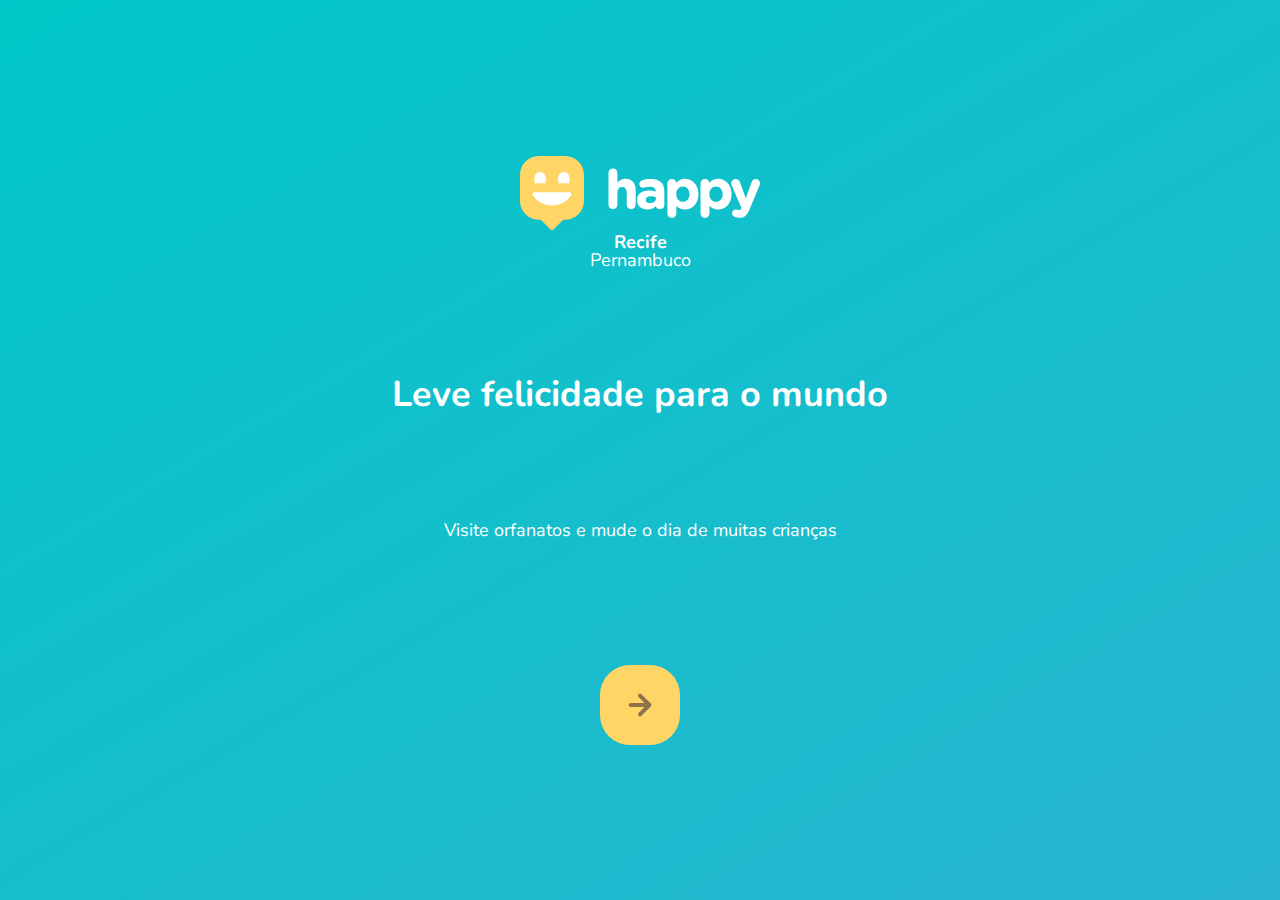
==== index.html @ 69b5b43f "index page" ====
<!DOCTYPE html>
<html lang="pt-br">
  <head>
    <meta charset="UTF-8" />
    <meta name="viewport" content="width=device, initial-scale=1.0" />
    <title>Happy</title>

    <link rel="icon" href="./public/images/logo-icon.png" />

    <link href="https://fonts.googleapis.com/css2?family=Nunito:ital,wght@0,400;0,600;1,800&display=swap" rel="stylesheet">

    <link rel="stylesheet" href="./public/css/main.css" />
    <link rel="stylesheet" href="./public/css/page-landing.css" />
    <link rel="stylesheet" href="./public/css/animations.css" />
  </head>
  <body>
    <div id="page-landing">
      <div id="container">
        <header>
          <img
           class="animate-up" 
           id="logo"
           src="./public/images/logo.svg" 
           alt="Logomarca de Happy" />

          <div class="location animate-up">
            <strong>Recife</strong>
            <p>Pernambuco</p>
          </div>
        </header>

        <main>
          <h1 class="animate-up">Leve felicidade para o mundo</h1>

          <section class="visit">
            <p class="animate-up">Visite orfanatos e mude o dia de muitas crianças</p>

            <a href="#" title="Visite orfanatos" class="animate-up">
              <img src="./public/images/arrow.svg" alt="Ir para o mapa" />
            </a>
          </section>
        </main>
      </div>
    </div>
  </body>
</html>
---- public/css/main.css ----
* {
  margin: 0;
  padding: 0;
}

body {
  height: 100vh;
  color: white;
}

:root {
  font-size: 62.5%;
}

body,
input,
button,
textarea {
  font: 400 1.8rem/1 "Nunito", sans-serif;
}
---- public/css/page-landing.css ----
#page-landing {
    background: linear-gradient(329.54deg, #29b6d1 0%, #00c7c7 100%);
  
    text-align: center;
    min-height: 100vh;
  
    display: flex;
  }
  
  #container {
    margin: auto;
    width: 90%;
  }
  
  .location,
  h1,
  .visit p {
    height: 16vh;
  }
  
  .visit a {
    width: 8rem;
    height: 8rem;
    background: #ffd666;
  
    border: none;
    border-radius: 3rem;
  
    display: flex;
    align-items: center;
    justify-content: center;
  
    margin: auto;

    transition: background 200ms;
  }

  .visit a:hover {
    background: #96feff;
  }
  

  #logo {
    animation-delay: 50ms;
  }

  .location {
    animation-delay: 100ms;
  }

  main h1 {
    animation-delay: 150ms;
  }

  .visit p {
    animation-delay: 200ms;
  }

  .visit a {
    animation-delay: 250ms;
  }
---- public/css/animations.css ----
/* animações */
@keyframes up {
    from {
        opacity: 0;
        transform: translateY(16px);
    }
    to {
    opacity: 1;
    transform: translateY(0);
    }
}

.animate-up {
    animation-name: up;
    animation-duration: 300ms;
    animation-fill-mode: backwards;

}
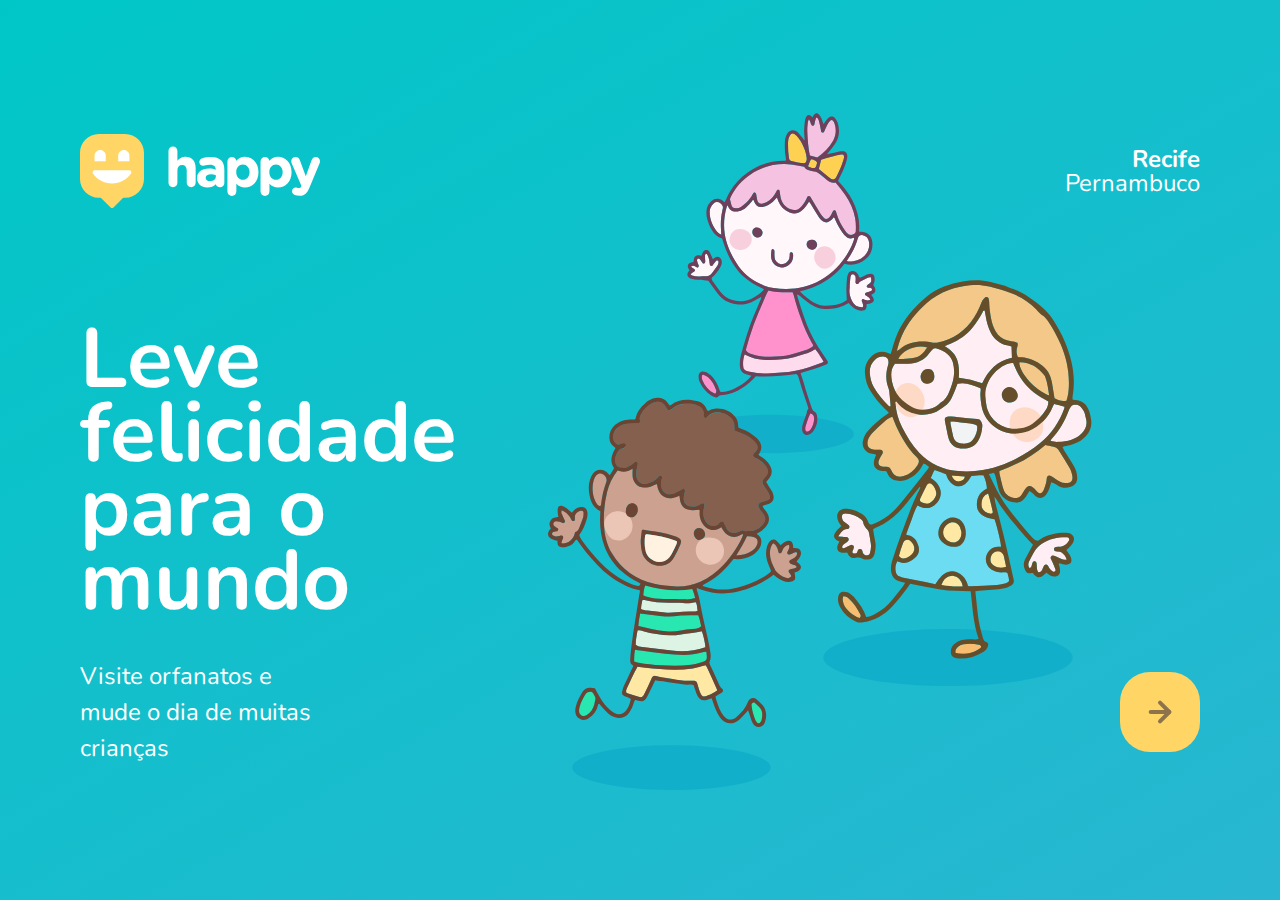
==== commit fa885baa: "page index done" ====
--- a/index.html
+++ b/index.html
@@ -1,17 +1,17 @@
 <!DOCTYPE html>
 <html lang="pt-br">
   <head>
-    <meta charset="UTF-8" />
-    <meta name="viewport" content="width=device, initial-scale=1.0" />
+    <meta charset="UTF-8">
+    <meta name="viewport" content="width=device, initial-scale=1.0">
     <title>Happy</title>
 
-    <link rel="icon" href="./public/images/logo-icon.png" />
+    <link rel="icon" href="./public/images/logo-icon.png">
 
-    <link href="https://fonts.googleapis.com/css2?family=Nunito:ital,wght@0,400;0,600;1,800&display=swap" rel="stylesheet">
+    <link href="https://fonts.googleapis.com/css2?family=Nunito:wght@400;600;800&display=swap" rel="stylesheet">
 
-    <link rel="stylesheet" href="./public/css/main.css" />
-    <link rel="stylesheet" href="./public/css/page-landing.css" />
-    <link rel="stylesheet" href="./public/css/animations.css" />
+    <link rel="stylesheet" href="./public/css/main.css">
+    <link rel="stylesheet" href="./public/css/page-landing.css">
+    <link rel="stylesheet" href="./public/css/animations.css">
   </head>
   <body>
     <div id="page-landing">
--- a/public/css/page-landing.css
+++ b/public/css/page-landing.css
@@ -1,61 +1,112 @@
 #page-landing {
-    background: linear-gradient(329.54deg, #29b6d1 0%, #00c7c7 100%);
-  
-    text-align: center;
-    min-height: 100vh;
-  
+  background: linear-gradient(329.54deg, #29b6d1 0%, #00c7c7 100%);
+
+  text-align: center;
+  min-height: 100vh;
+
+  display: flex;
+}
+
+#container {
+  margin: auto;
+  width: min(90%, 112rem);
+}
+
+.location,
+h1,
+.visit p {
+  height: 16vh;
+}
+
+#logo {
+  animation-delay: 50ms;
+}
+
+.location {
+  animation-delay: 100ms;
+}
+
+main h1 {
+  animation-delay: 150ms;
+  font-size: clamp(4rem, 8vw, 8.4rem);
+}
+
+.visit p {
+  animation-delay: 200ms;
+}
+
+.visit a {
+  width: 8rem;
+  height: 8rem;
+  background: #ffd666;
+
+  border: none;
+  border-radius: 3rem;
+
+  display: flex;
+  align-items: center;
+  justify-content: center;
+
+  margin: auto;
+
+  transition: background 200ms;
+  animation-delay: 250ms;
+}
+
+.visit a:hover {
+  background: #96feff;
+}
+
+/* desktop version */
+
+@media (min-width: 760px) {
+  #container {
+    padding: 5rem 2rem;
+    /*shorthand background: image no repeat / size */
+    background: url("../images/bg.svg") no-repeat 80% /
+      clamp(30rem, 54vw, 56rem);
+  }
+
+  header {
     display: flex;
+    align-items: center;
+    justify-content: space-between;
   }
-  
-  #container {
-    margin: auto;
-    width: 90%;
-  }
-  
+
   .location,
   h1,
   .visit p {
-    height: 16vh;
-  }
-  
-  .visit a {
-    width: 8rem;
-    height: 8rem;
-    background: #ffd666;
-  
-    border: none;
-    border-radius: 3rem;
-  
-    display: flex;
-    align-items: center;
-    justify-content: center;
-  
-    margin: auto;
-
-    transition: background 200ms;
-  }
-
-  .visit a:hover {
-    background: #96feff;
-  }
-  
-
-  #logo {
-    animation-delay: 50ms;
+    height: initial;
+    text-align: initial;
   }
 
   .location {
-    animation-delay: 100ms;
+    text-align: right;
+    font-size: 2.4rem;
   }
 
   main h1 {
-    animation-delay: 150ms;
+    font-weight: bold;
+    line-height: 0.88;
+
+    margin: clamp(10%, 9vw, 12%) 0 4rem;
+
+    width: min(300px, 80%);
+  }
+
+  .visit {
+    display: flex;
+    align-items: center;
+    justify-content: space-between;
   }
 
   .visit p {
-    animation-delay: 200ms;
+    font-size: 2.4rem;
+    line-height: 1.5;
+    width: clamp(20rem, 20vw, 30rem);
   }
 
   .visit a {
-    animation-delay: 250ms;
-  }+    margin: initial;
+  }
+}
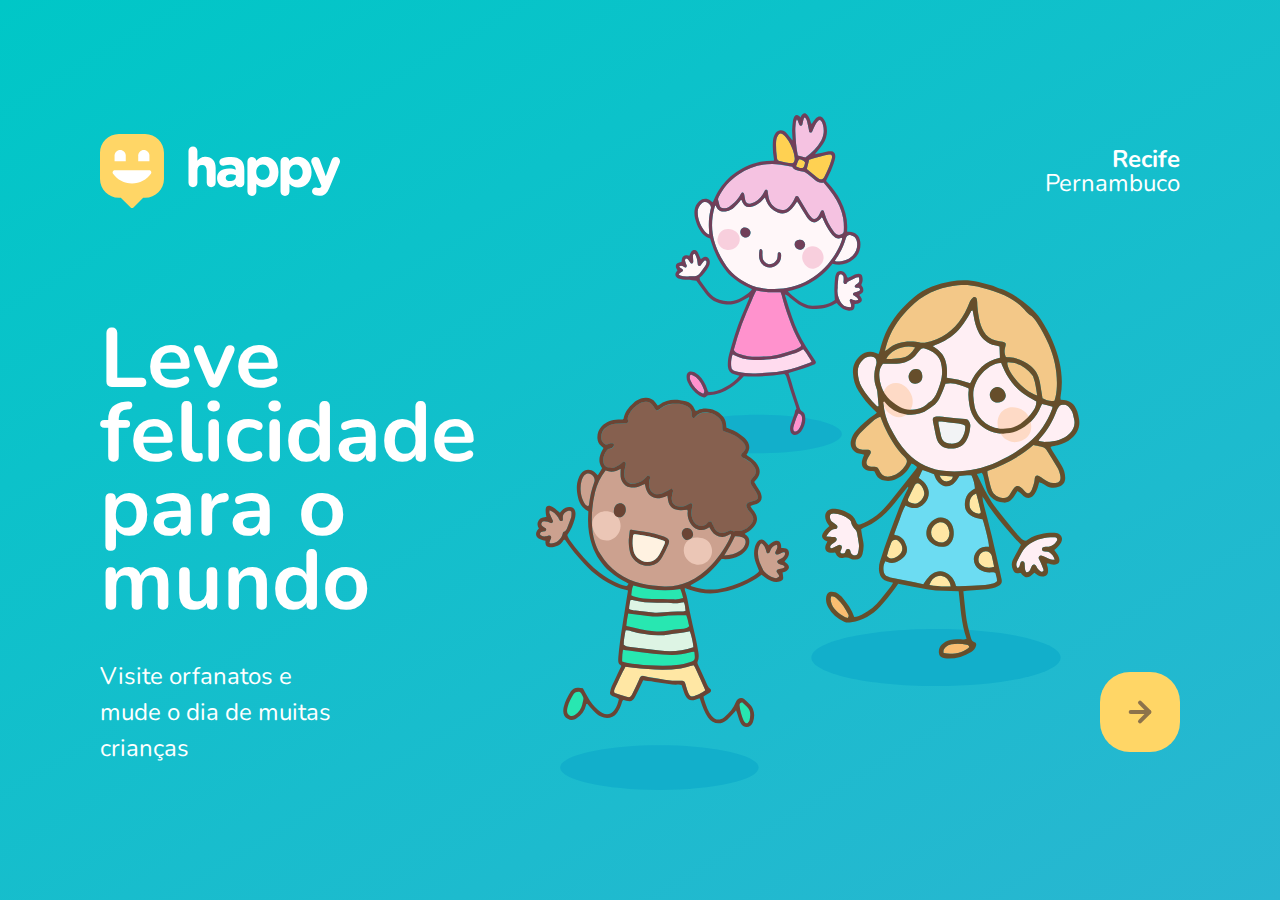
==== commit 24496cf7: "page orphanage done" ====
--- a/index.html
+++ b/index.html
@@ -35,7 +35,7 @@
           <section class="visit">
             <p class="animate-up">Visite orfanatos e mude o dia de muitas crianças</p>
 
-            <a href="#" title="Visite orfanatos" class="animate-up">
+            <a href="orphanages.html" title="Visite orfanatos" class="animate-up">
               <img src="./public/images/arrow.svg" alt="Ir para o mapa" />
             </a>
           </section>
--- a/public/css/main.css
+++ b/public/css/main.css
@@ -1,11 +1,13 @@
 * {
   margin: 0;
   padding: 0;
+  box-sizing: border-box;
 }
 
 body {
   height: 100vh;
   color: white;
+  background: #EBF2F5;
 }
 
 :root {
@@ -18,10 +20,3 @@
 textarea {
   font: 400 1.8rem/1 "Nunito", sans-serif;
 }
-
-
-
-
-
-
-
--- a/public/css/animations.css
+++ b/public/css/animations.css
@@ -1,18 +1,46 @@
 /* animações */
 @keyframes up {
-    from {
-        opacity: 0;
-        transform: translateY(16px);
-    }
-    to {
+  from {
+    opacity: 0;
+    transform: translateY(16px);
+  }
+  to {
     opacity: 1;
     transform: translateY(0);
-    }
+  }
+}
+
+@keyframes right {
+  from {
+    transform: translateX(-100%);
+  }
+  to {
+    transform: translateX(0);
+  }
+}
+
+@keyframes appear {
+  from {
+    opacity: 0;
+  }
+  to {
+    opacity: 1;
+  }
 }
 
 .animate-up {
-    animation-name: up;
-    animation-duration: 300ms;
-    animation-fill-mode: backwards;
+  animation-name: up;
+  animation-duration: 300ms;
+  animation-fill-mode: backwards;
+}
 
-}+.animate-right {
+  animation-name: right;
+  animation-duration: 300ms;
+}
+
+.animate-appear {
+  animation-name: appear;
+  animation-duration: 300ms;
+  animation-fill-mode: backwards;
+}
